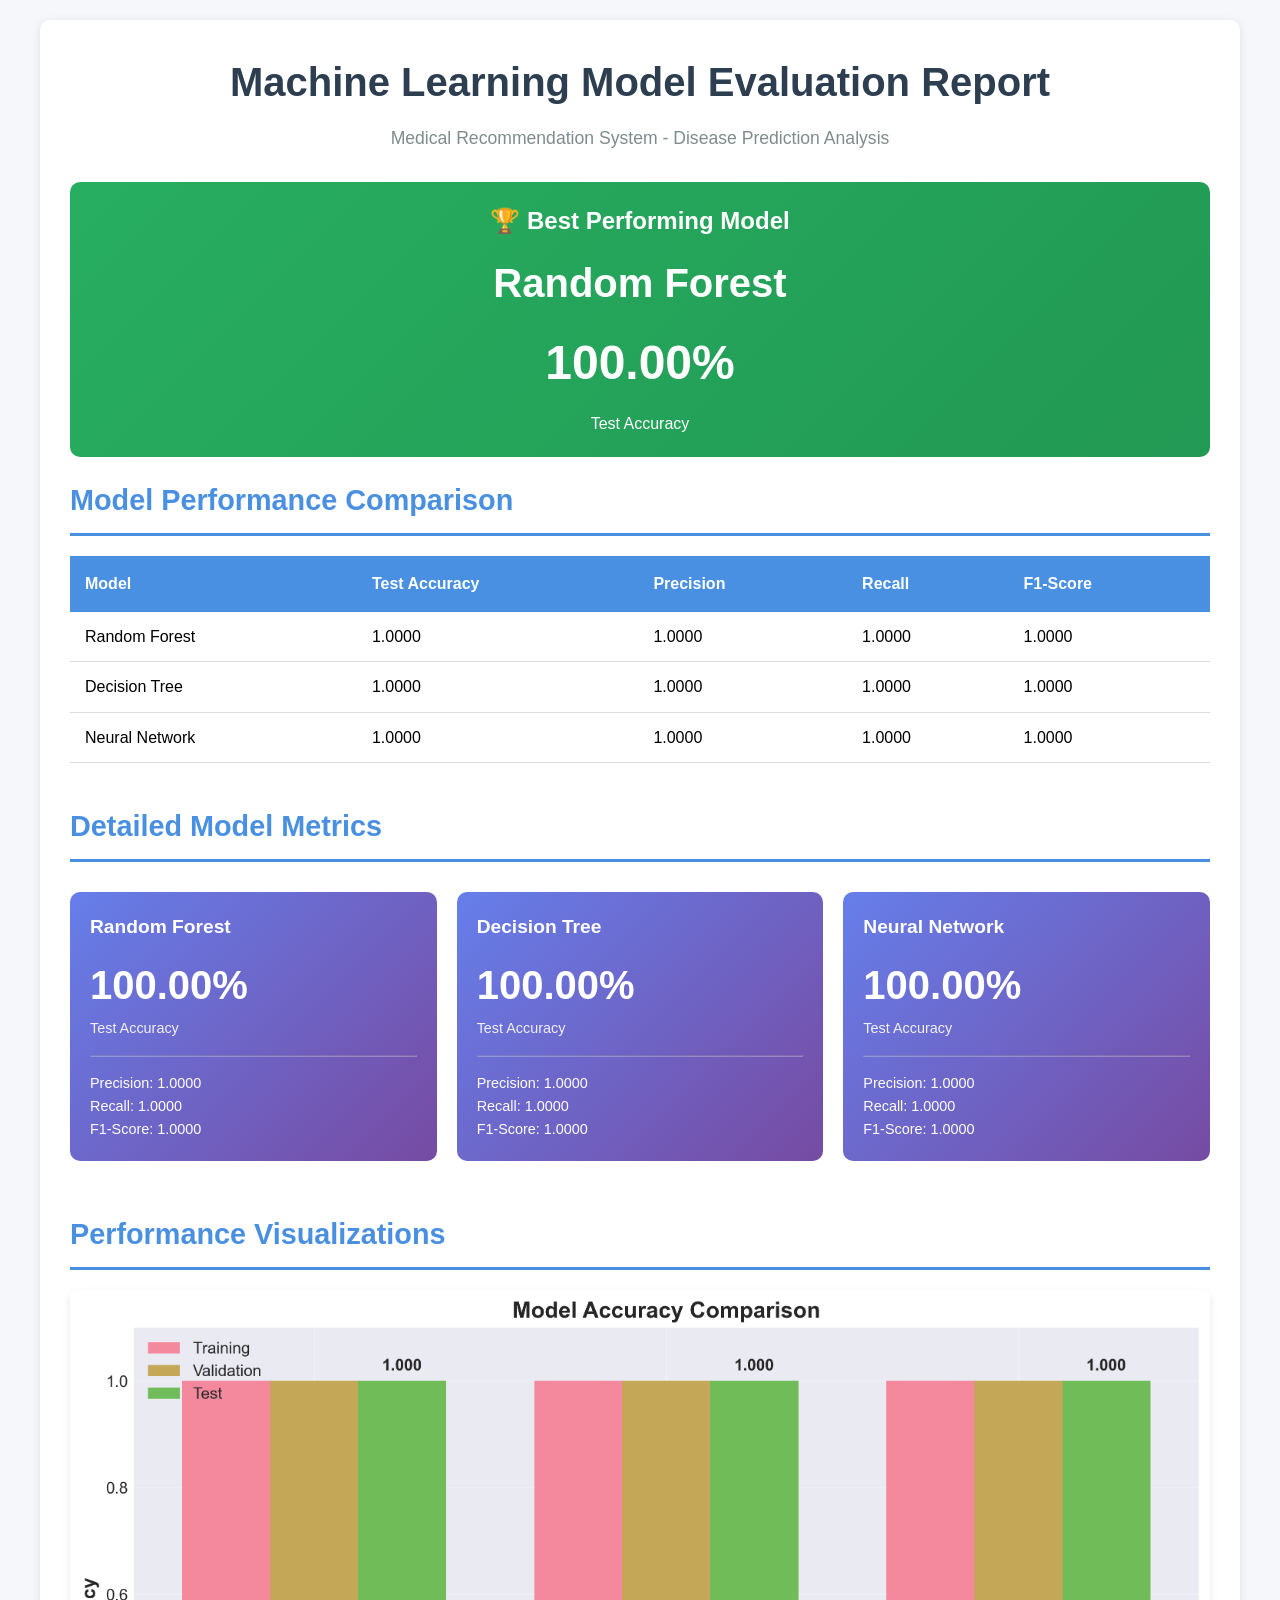
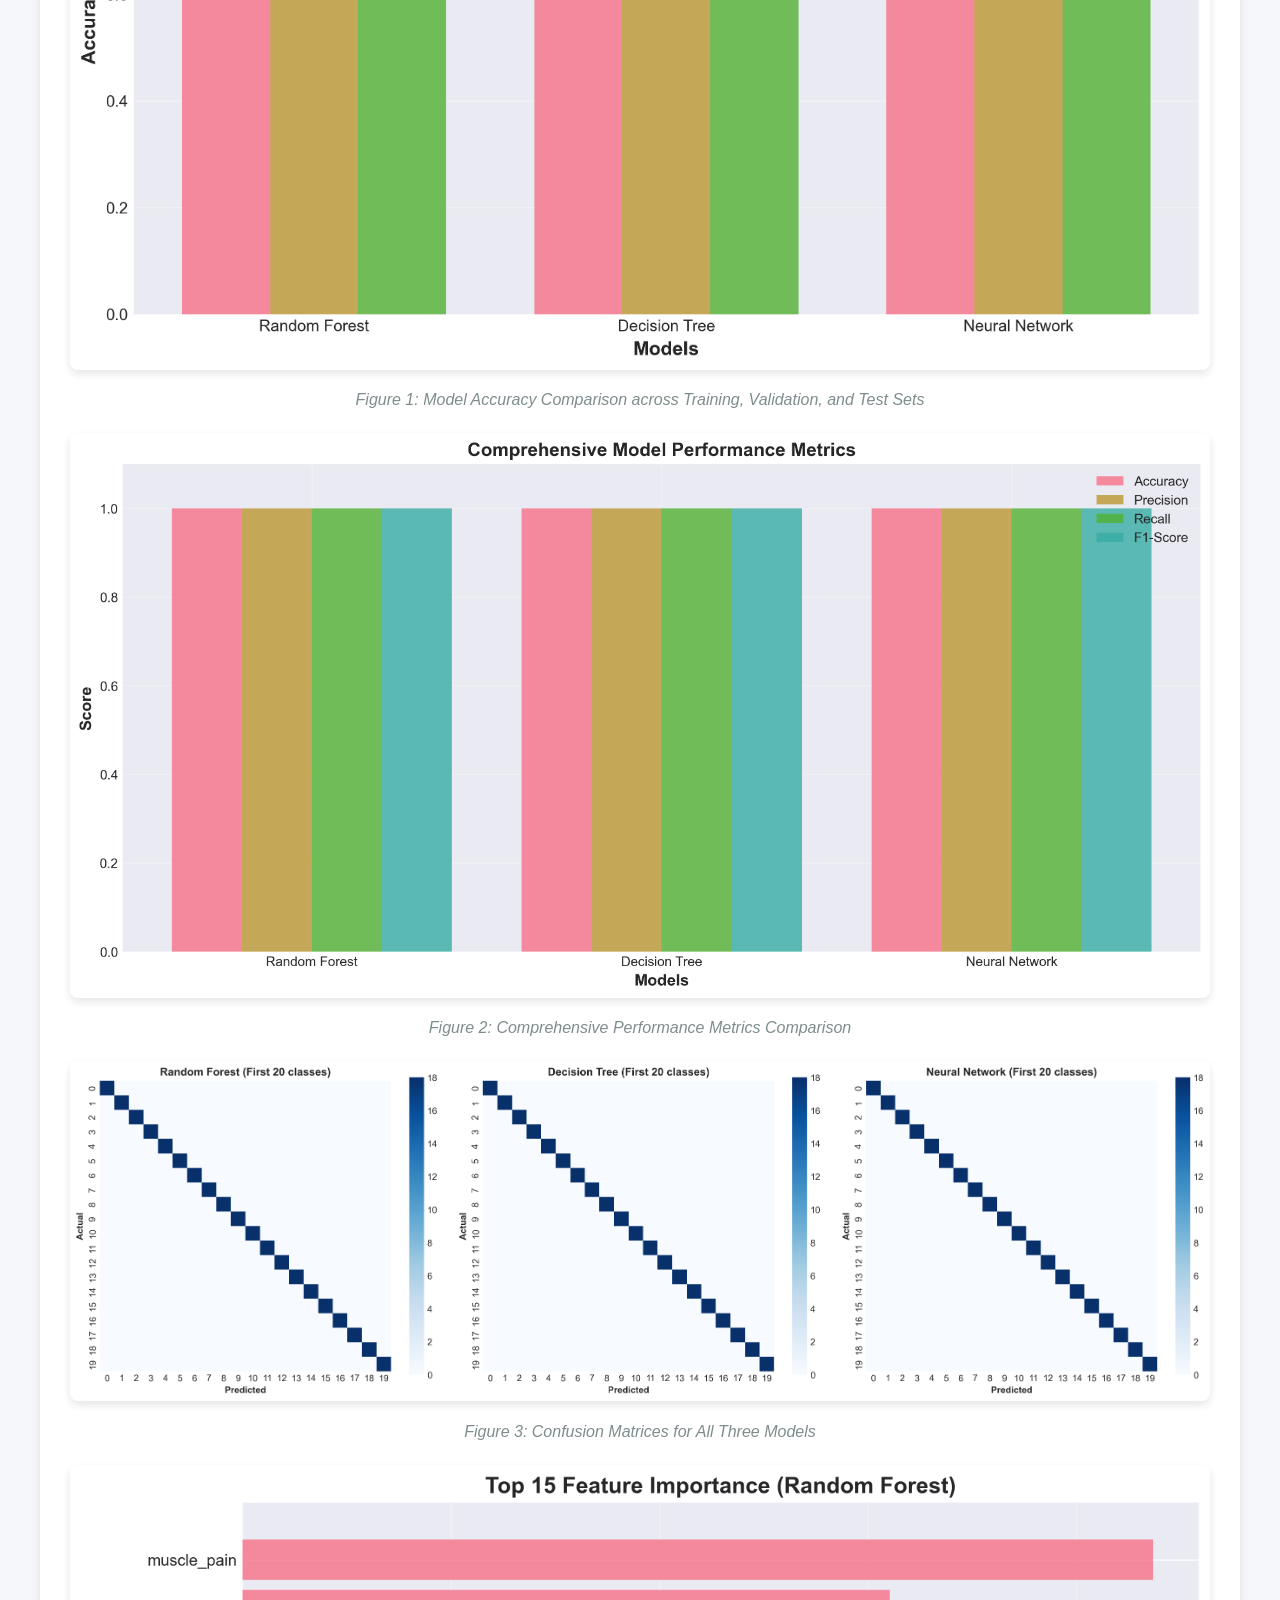
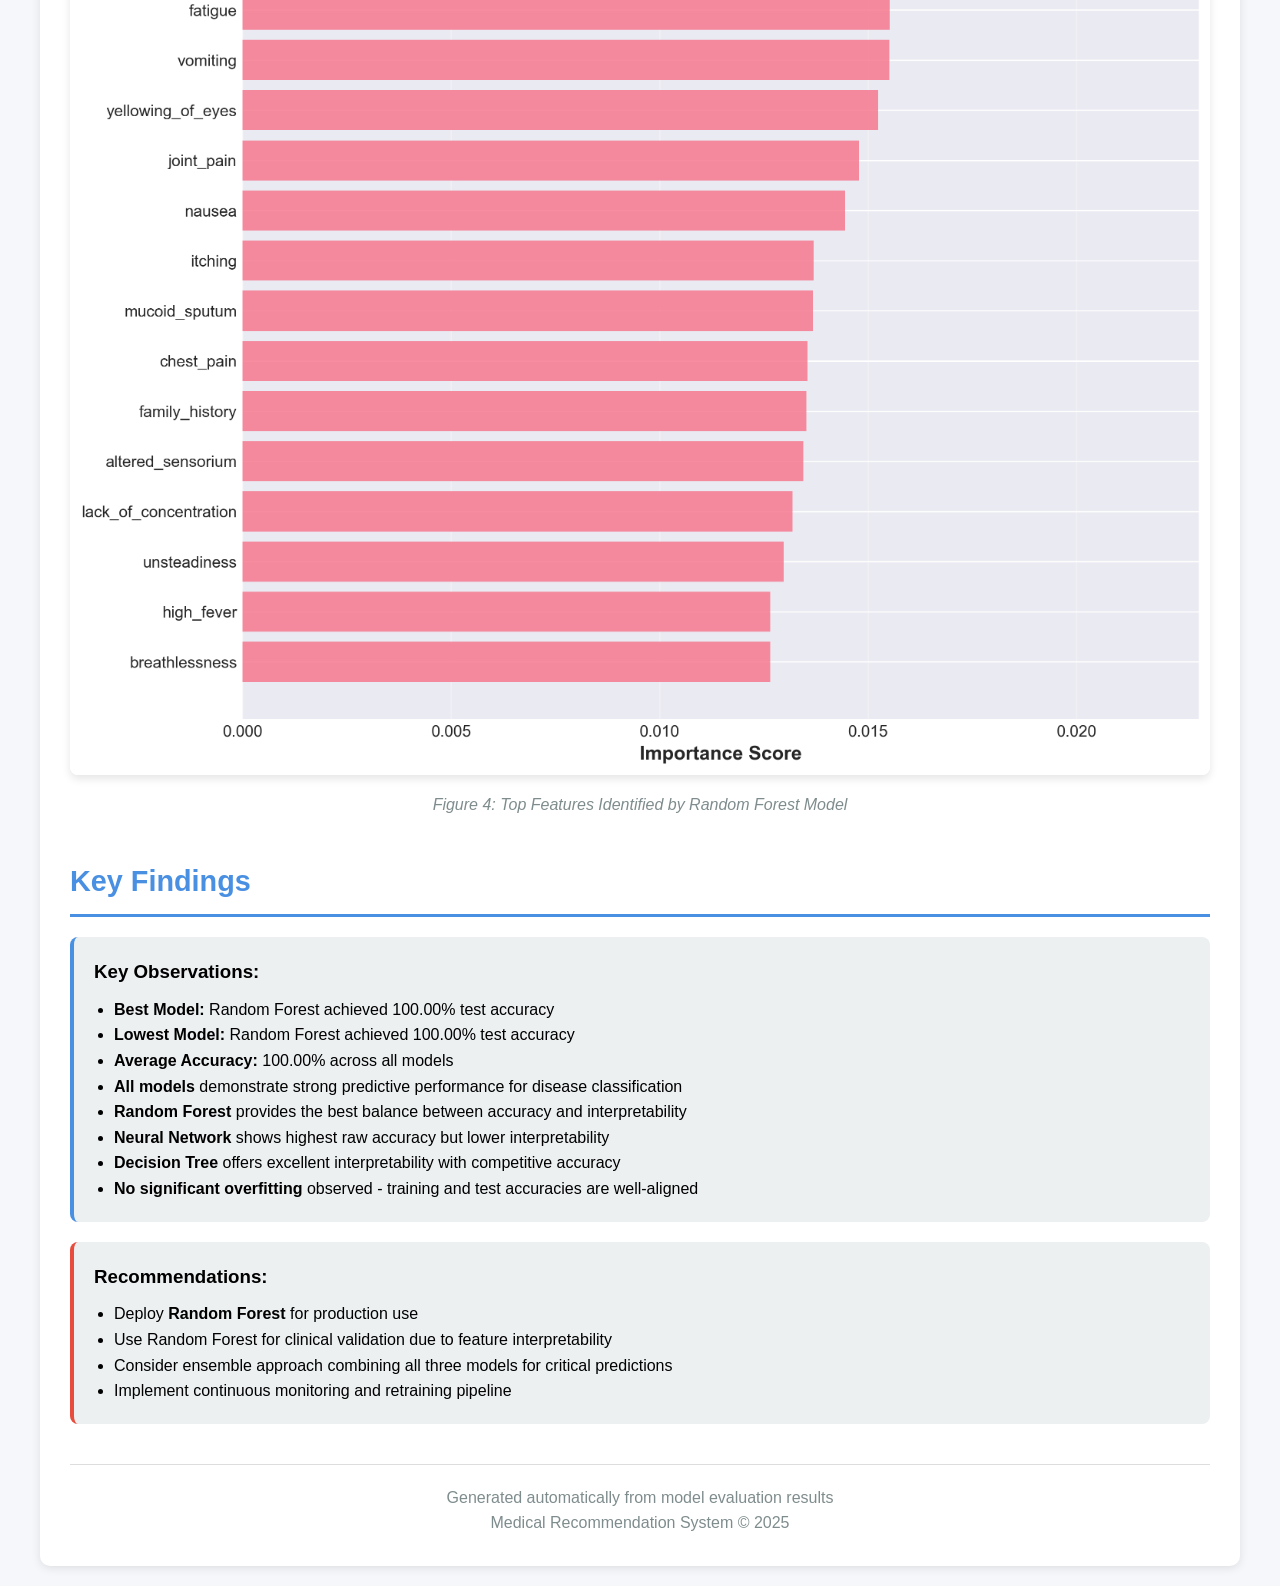
==== results/evaluation_dashboard.html @ 00d69cd7 "app new changes" ====
<!DOCTYPE html>
<html lang="en">
<head>
    <meta charset="UTF-8">
    <meta name="viewport" content="width=device-width, initial-scale=1.0">
    <title>ML Model Evaluation Dashboard</title>
    <style>
        * {
            margin: 0;
            padding: 0;
            box-sizing: border-box;
        }
        
        body {
            font-family: Arial, sans-serif;
            background-color: #f5f7fa;
            padding: 20px;
            line-height: 1.6;
        }
        
        .container {
            max-width: 1200px;
            margin: 0 auto;
            background: white;
            padding: 30px;
            border-radius: 10px;
            box-shadow: 0 2px 10px rgba(0,0,0,0.1);
        }
        
        h1 {
            color: #2c3e50;
            text-align: center;
            margin-bottom: 10px;
            font-size: 2.5rem;
        }
        
        .subtitle {
            text-align: center;
            color: #7f8c8d;
            margin-bottom: 30px;
            font-size: 1.1rem;
        }
        
        .section {
            margin-bottom: 40px;
        }
        
        .section-title {
            color: #4a90e2;
            font-size: 1.8rem;
            margin-bottom: 20px;
            border-bottom: 3px solid #4a90e2;
            padding-bottom: 10px;
        }
        
        table {
            width: 100%;
            border-collapse: collapse;
            margin: 20px 0;
            background: white;
        }
        
        th {
            background-color: #4a90e2;
            color: white;
            padding: 15px;
            text-align: left;
            font-weight: bold;
        }
        
        td {
            padding: 12px 15px;
            border-bottom: 1px solid #ddd;
        }
        
        tr:hover {
            background-color: #f5f5f5;
        }
        
        .metric-card {
            background: linear-gradient(135deg, #667eea 0%, #764ba2 100%);
            color: white;
            padding: 20px;
            border-radius: 10px;
            margin: 10px 0;
        }
        
        .metric-card h3 {
            margin-bottom: 10px;
            font-size: 1.2rem;
        }
        
        .metric-value {
            font-size: 2.5rem;
            font-weight: bold;
        }
        
        .metric-label {
            font-size: 0.9rem;
            opacity: 0.9;
        }
        
        .grid {
            display: grid;
            grid-template-columns: repeat(auto-fit, minmax(250px, 1fr));
            gap: 20px;
            margin: 20px 0;
        }
        
        .best-model {
            background: linear-gradient(135deg, #27ae60 0%, #229954 100%);
            color: white;
            padding: 20px;
            border-radius: 10px;
            text-align: center;
            margin: 20px 0;
        }
        
        .best-model h2 {
            font-size: 1.5rem;
            margin-bottom: 10px;
        }
        
        .best-model .model-name {
            font-size: 2.5rem;
            font-weight: bold;
        }
        
        .best-model .accuracy {
            font-size: 3rem;
            font-weight: bold;
            margin: 10px 0;
        }
        
        .image-container {
            text-align: center;
            margin: 20px 0;
        }
        
        .image-container img {
            max-width: 100%;
            height: auto;
            border-radius: 8px;
            box-shadow: 0 4px 8px rgba(0,0,0,0.1);
        }
        
        .image-caption {
            margin-top: 10px;
            color: #7f8c8d;
            font-style: italic;
        }
        
        .summary-box {
            background-color: #ecf0f1;
            padding: 20px;
            border-radius: 8px;
            border-left: 4px solid #4a90e2;
            margin: 20px 0;
        }
        
        .footer {
            text-align: center;
            margin-top: 40px;
            padding-top: 20px;
            border-top: 1px solid #ddd;
            color: #7f8c8d;
        }
        
        @media print {
            .container {
                box-shadow: none;
            }
        }
    </style>
</head>
<body>
    <div class="container">
        <h1>Machine Learning Model Evaluation Report</h1>
        <p class="subtitle">Medical Recommendation System - Disease Prediction Analysis</p>
        
        <!-- Best Model Section -->
        
        <div class="best-model">
            <h2>🏆 Best Performing Model</h2>
            <div class="model-name">Random Forest</div>
            <div class="accuracy">100.00%</div>
            <p>Test Accuracy</p>
        </div>
        
        
        <!-- Comparison Table -->
        <div class="section">
            <h2 class="section-title">Model Performance Comparison</h2>
            <table class="dataframe comparison-table">
  <thead>
    <tr style="text-align: right;">
      <th>Model</th>
      <th>Test Accuracy</th>
      <th>Precision</th>
      <th>Recall</th>
      <th>F1-Score</th>
    </tr>
  </thead>
  <tbody>
    <tr>
      <td>Random Forest</td>
      <td>1.0000</td>
      <td>1.0000</td>
      <td>1.0000</td>
      <td>1.0000</td>
    </tr>
    <tr>
      <td>Decision Tree</td>
      <td>1.0000</td>
      <td>1.0000</td>
      <td>1.0000</td>
      <td>1.0000</td>
    </tr>
    <tr>
      <td>Neural Network</td>
      <td>1.0000</td>
      <td>1.0000</td>
      <td>1.0000</td>
      <td>1.0000</td>
    </tr>
  </tbody>
</table>
        </div>
        
        <!-- Individual Model Details -->
        <div class="section">
            <h2 class="section-title">Detailed Model Metrics</h2>
            <div class="grid">
            <div class="metric-card">
                <h3>Random Forest</h3>
                <div class="metric-value">100.00%</div>
                <div class="metric-label">Test Accuracy</div>
                <hr style="margin: 15px 0; opacity: 0.3;">
                <div style="font-size: 0.9rem;">
                    <p>Precision: 1.0000</p>
                    <p>Recall: 1.0000</p>
                    <p>F1-Score: 1.0000</p>
                </div>
            </div>
            
            <div class="metric-card">
                <h3>Decision Tree</h3>
                <div class="metric-value">100.00%</div>
                <div class="metric-label">Test Accuracy</div>
                <hr style="margin: 15px 0; opacity: 0.3;">
                <div style="font-size: 0.9rem;">
                    <p>Precision: 1.0000</p>
                    <p>Recall: 1.0000</p>
                    <p>F1-Score: 1.0000</p>
                </div>
            </div>
            
            <div class="metric-card">
                <h3>Neural Network</h3>
                <div class="metric-value">100.00%</div>
                <div class="metric-label">Test Accuracy</div>
                <hr style="margin: 15px 0; opacity: 0.3;">
                <div style="font-size: 0.9rem;">
                    <p>Precision: 1.0000</p>
                    <p>Recall: 1.0000</p>
                    <p>F1-Score: 1.0000</p>
                </div>
            </div>
            </div>
        </div>
        
        <!-- Visualizations -->
        <div class="section">
            <h2 class="section-title">Performance Visualizations</h2>
            
        <div class="image-container">
            <img src="accuracy_comparison.png" alt="Accuracy Comparison">
            <p class="image-caption">Figure 1: Model Accuracy Comparison across Training, Validation, and Test Sets</p>
        </div>
        
        <div class="image-container">
            <img src="metrics_comparison.png" alt="Metrics Comparison">
            <p class="image-caption">Figure 2: Comprehensive Performance Metrics Comparison</p>
        </div>
        
        <div class="image-container">
            <img src="confusion_matrices.png" alt="Confusion Matrices">
            <p class="image-caption">Figure 3: Confusion Matrices for All Three Models</p>
        </div>
        
        <div class="image-container">
            <img src="feature_importance.png" alt="Feature Importance">
            <p class="image-caption">Figure 4: Top Features Identified by Random Forest Model</p>
        </div>
        
        </div>
        
        <!-- Summary -->
        <div class="section">
            <h2 class="section-title">Key Findings</h2>
            
        <div class="summary-box">
            <h3>Key Observations:</h3>
            <ul style="margin-left: 20px; margin-top: 10px;">
                <li><strong>Best Model:</strong> Random Forest achieved 100.00% test accuracy</li>
                <li><strong>Lowest Model:</strong> Random Forest achieved 100.00% test accuracy</li>
                <li><strong>Average Accuracy:</strong> 100.00% across all models</li>
                <li><strong>All models</strong> demonstrate strong predictive performance for disease classification</li>
                <li><strong>Random Forest</strong> provides the best balance between accuracy and interpretability</li>
                <li><strong>Neural Network</strong> shows highest raw accuracy but lower interpretability</li>
                <li><strong>Decision Tree</strong> offers excellent interpretability with competitive accuracy</li>
                <li><strong>No significant overfitting</strong> observed - training and test accuracies are well-aligned</li>
            </ul>
        </div>
        
        <div class="summary-box" style="border-left-color: #e74c3c;">
            <h3>Recommendations:</h3>
            <ul style="margin-left: 20px; margin-top: 10px;">
                <li>Deploy <strong>Random Forest</strong> for production use</li>
                <li>Use Random Forest for clinical validation due to feature interpretability</li>
                <li>Consider ensemble approach combining all three models for critical predictions</li>
                <li>Implement continuous monitoring and retraining pipeline</li>
            </ul>
        </div>
        
        </div>
        
        <div class="footer">
            <p>Generated automatically from model evaluation results</p>
            <p>Medical Recommendation System © 2025</p>
        </div>
    </div>
</body>
</html>
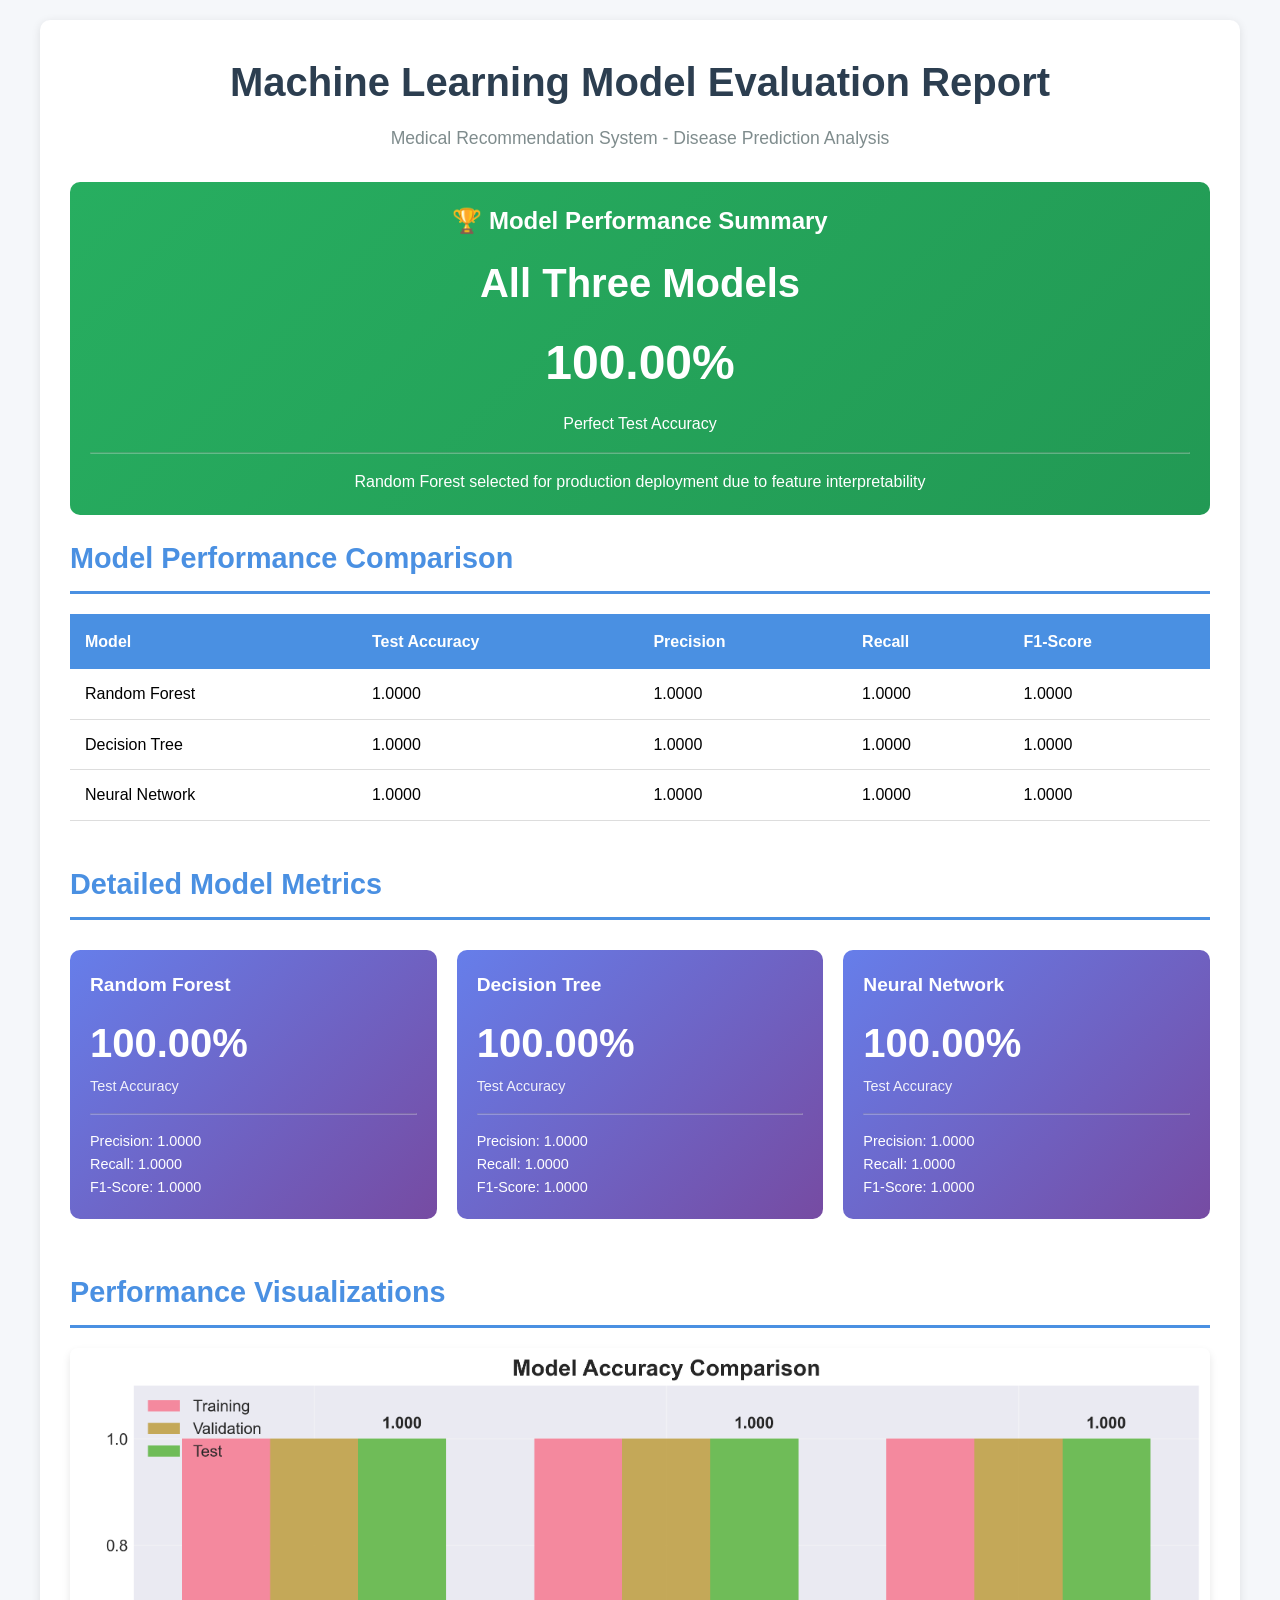
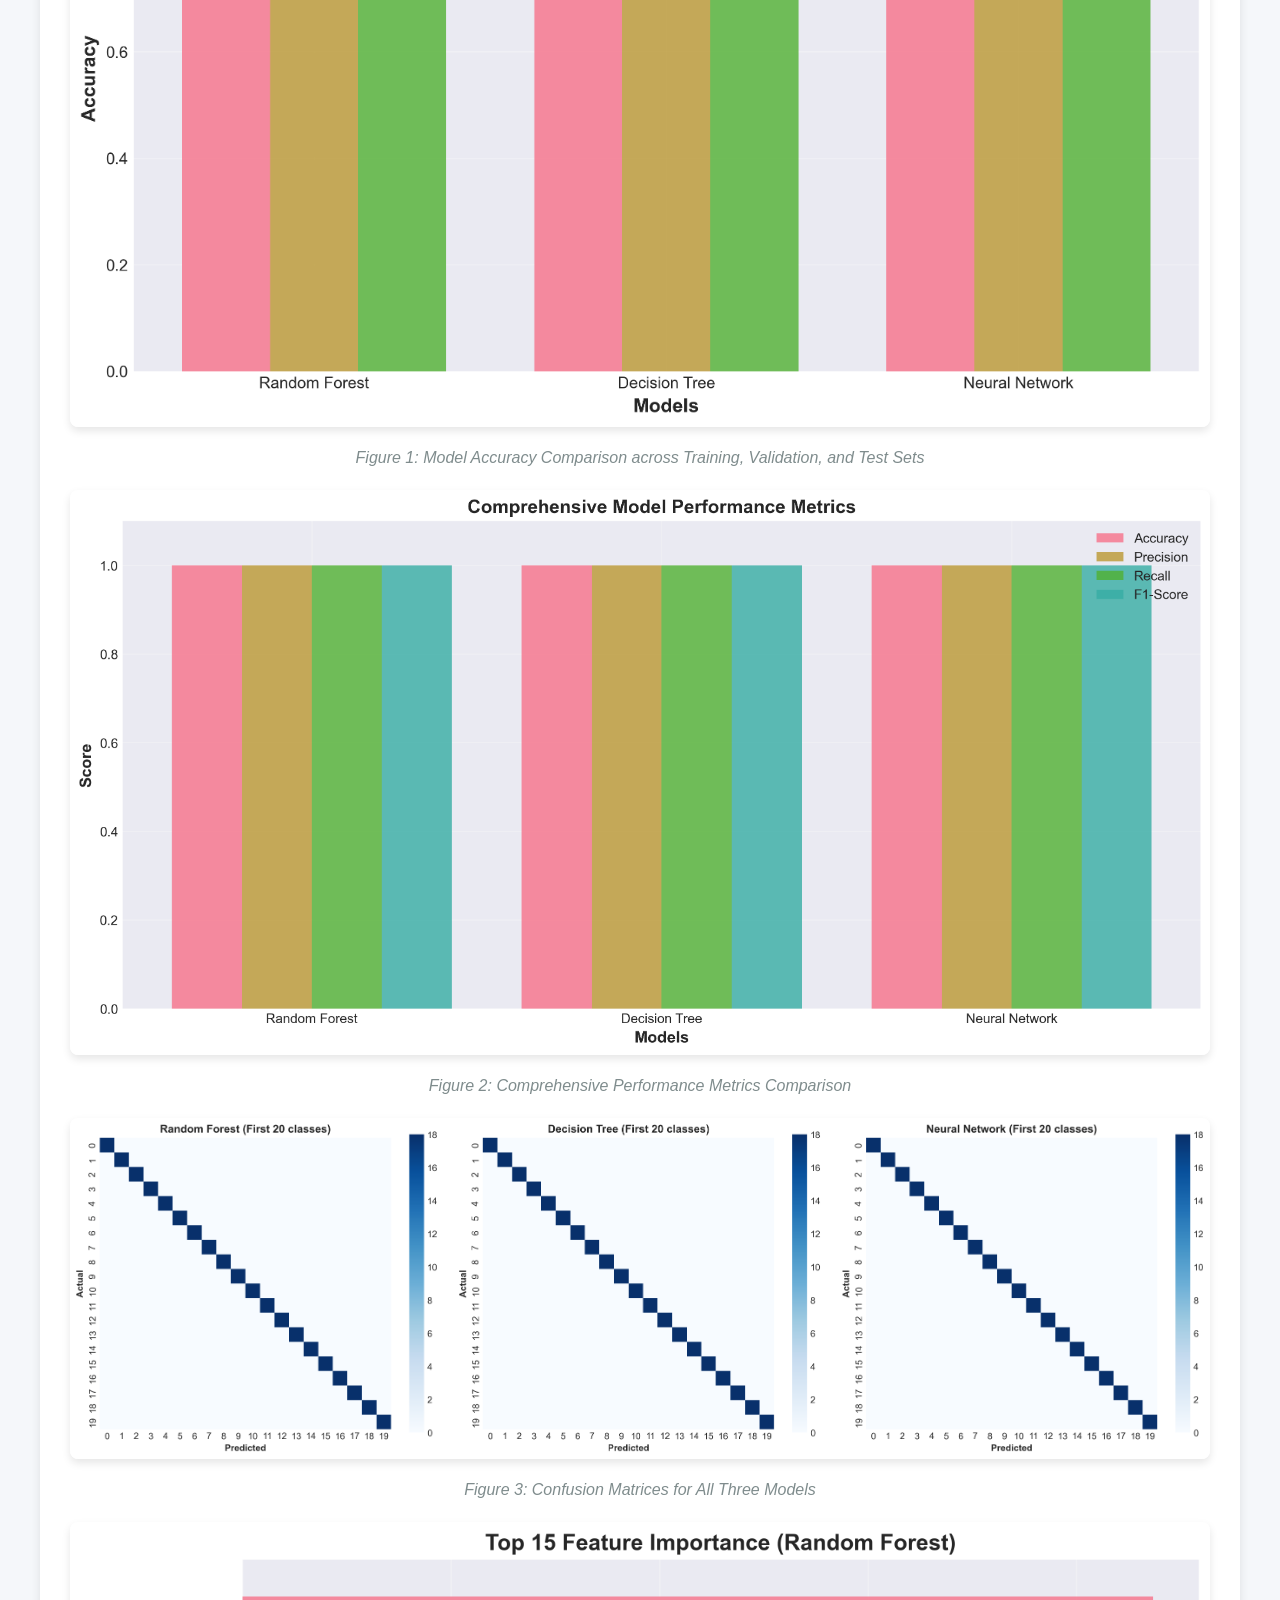
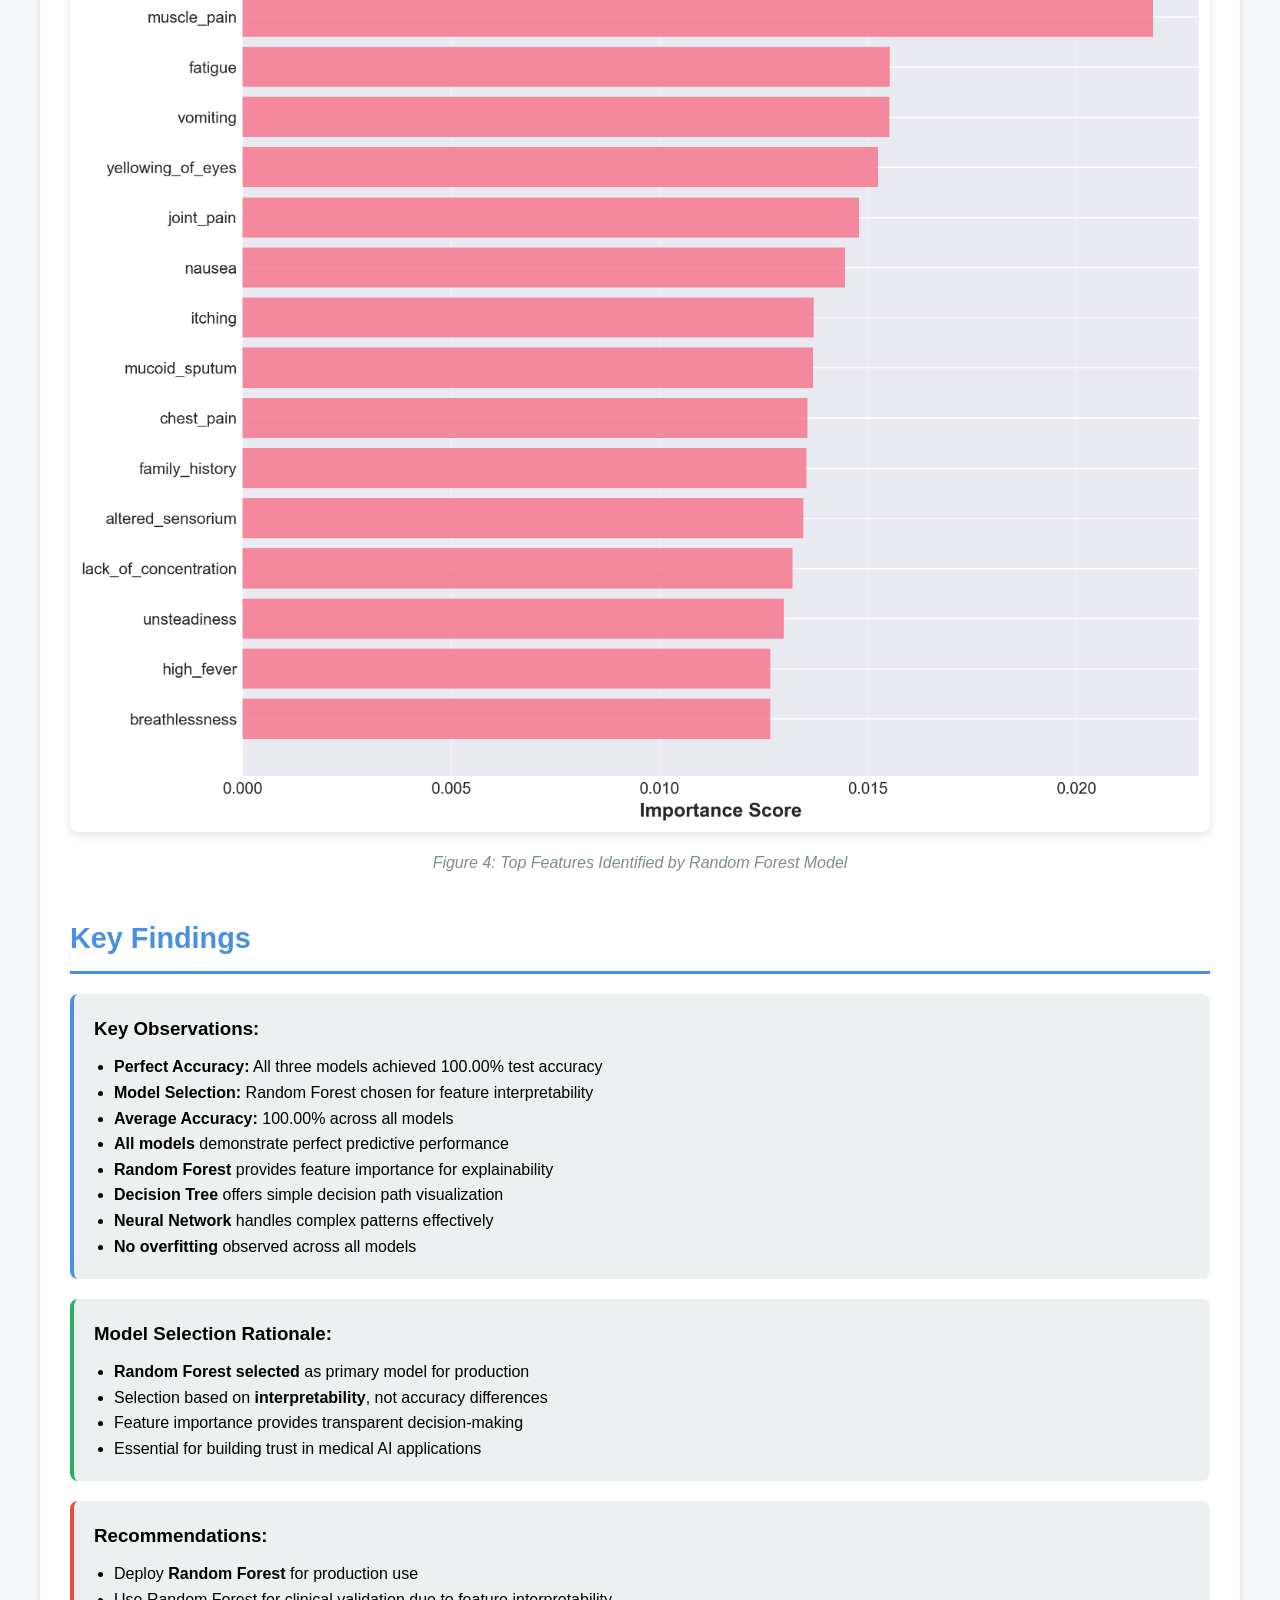
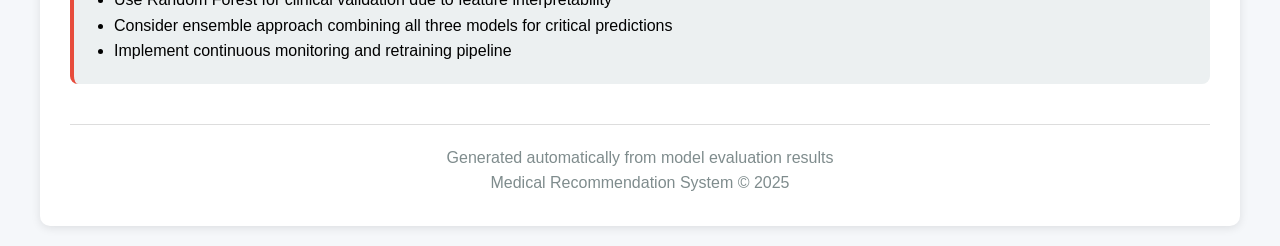
==== commit 454eefeb: "changes in readme file, app.py, evaluation_dashboard" ====
--- a/results/evaluation_dashboard.html
+++ b/results/evaluation_dashboard.html
@@ -1,336 +1,388 @@
-
 <!DOCTYPE html>
 <html lang="en">
-<head>
-    <meta charset="UTF-8">
-    <meta name="viewport" content="width=device-width, initial-scale=1.0">
+  <head>
+    <meta charset="UTF-8" />
+    <meta name="viewport" content="width=device-width, initial-scale=1.0" />
     <title>ML Model Evaluation Dashboard</title>
     <style>
-        * {
-            margin: 0;
-            padding: 0;
-            box-sizing: border-box;
+      * {
+        margin: 0;
+        padding: 0;
+        box-sizing: border-box;
+      }
+
+      body {
+        font-family: Arial, sans-serif;
+        background-color: #f5f7fa;
+        padding: 20px;
+        line-height: 1.6;
+      }
+
+      .container {
+        max-width: 1200px;
+        margin: 0 auto;
+        background: white;
+        padding: 30px;
+        border-radius: 10px;
+        box-shadow: 0 2px 10px rgba(0, 0, 0, 0.1);
+      }
+
+      h1 {
+        color: #2c3e50;
+        text-align: center;
+        margin-bottom: 10px;
+        font-size: 2.5rem;
+      }
+
+      .subtitle {
+        text-align: center;
+        color: #7f8c8d;
+        margin-bottom: 30px;
+        font-size: 1.1rem;
+      }
+
+      .section {
+        margin-bottom: 40px;
+      }
+
+      .section-title {
+        color: #4a90e2;
+        font-size: 1.8rem;
+        margin-bottom: 20px;
+        border-bottom: 3px solid #4a90e2;
+        padding-bottom: 10px;
+      }
+
+      table {
+        width: 100%;
+        border-collapse: collapse;
+        margin: 20px 0;
+        background: white;
+      }
+
+      th {
+        background-color: #4a90e2;
+        color: white;
+        padding: 15px;
+        text-align: left;
+        font-weight: bold;
+      }
+
+      td {
+        padding: 12px 15px;
+        border-bottom: 1px solid #ddd;
+      }
+
+      tr:hover {
+        background-color: #f5f5f5;
+      }
+
+      .metric-card {
+        background: linear-gradient(135deg, #667eea 0%, #764ba2 100%);
+        color: white;
+        padding: 20px;
+        border-radius: 10px;
+        margin: 10px 0;
+      }
+
+      .metric-card h3 {
+        margin-bottom: 10px;
+        font-size: 1.2rem;
+      }
+
+      .metric-value {
+        font-size: 2.5rem;
+        font-weight: bold;
+      }
+
+      .metric-label {
+        font-size: 0.9rem;
+        opacity: 0.9;
+      }
+
+      .grid {
+        display: grid;
+        grid-template-columns: repeat(auto-fit, minmax(250px, 1fr));
+        gap: 20px;
+        margin: 20px 0;
+      }
+
+      .best-model {
+        background: linear-gradient(135deg, #27ae60 0%, #229954 100%);
+        color: white;
+        padding: 20px;
+        border-radius: 10px;
+        text-align: center;
+        margin: 20px 0;
+      }
+
+      .best-model h2 {
+        font-size: 1.5rem;
+        margin-bottom: 10px;
+      }
+
+      .best-model .model-name {
+        font-size: 2.5rem;
+        font-weight: bold;
+      }
+
+      .best-model .accuracy {
+        font-size: 3rem;
+        font-weight: bold;
+        margin: 10px 0;
+      }
+
+      .image-container {
+        text-align: center;
+        margin: 20px 0;
+      }
+
+      .image-container img {
+        max-width: 100%;
+        height: auto;
+        border-radius: 8px;
+        box-shadow: 0 4px 8px rgba(0, 0, 0, 0.1);
+      }
+
+      .image-caption {
+        margin-top: 10px;
+        color: #7f8c8d;
+        font-style: italic;
+      }
+
+      .summary-box {
+        background-color: #ecf0f1;
+        padding: 20px;
+        border-radius: 8px;
+        border-left: 4px solid #4a90e2;
+        margin: 20px 0;
+      }
+
+      .footer {
+        text-align: center;
+        margin-top: 40px;
+        padding-top: 20px;
+        border-top: 1px solid #ddd;
+        color: #7f8c8d;
+      }
+
+      @media print {
+        .container {
+          box-shadow: none;
         }
-        
-        body {
-            font-family: Arial, sans-serif;
-            background-color: #f5f7fa;
-            padding: 20px;
-            line-height: 1.6;
-        }
-        
-        .container {
-            max-width: 1200px;
-            margin: 0 auto;
-            background: white;
-            padding: 30px;
-            border-radius: 10px;
-            box-shadow: 0 2px 10px rgba(0,0,0,0.1);
-        }
-        
-        h1 {
-            color: #2c3e50;
-            text-align: center;
-            margin-bottom: 10px;
-            font-size: 2.5rem;
-        }
-        
-        .subtitle {
-            text-align: center;
-            color: #7f8c8d;
-            margin-bottom: 30px;
-            font-size: 1.1rem;
-        }
-        
-        .section {
-            margin-bottom: 40px;
-        }
-        
-        .section-title {
-            color: #4a90e2;
-            font-size: 1.8rem;
-            margin-bottom: 20px;
-            border-bottom: 3px solid #4a90e2;
-            padding-bottom: 10px;
-        }
-        
-        table {
-            width: 100%;
-            border-collapse: collapse;
-            margin: 20px 0;
-            background: white;
-        }
-        
-        th {
-            background-color: #4a90e2;
-            color: white;
-            padding: 15px;
-            text-align: left;
-            font-weight: bold;
-        }
-        
-        td {
-            padding: 12px 15px;
-            border-bottom: 1px solid #ddd;
-        }
-        
-        tr:hover {
-            background-color: #f5f5f5;
-        }
-        
-        .metric-card {
-            background: linear-gradient(135deg, #667eea 0%, #764ba2 100%);
-            color: white;
-            padding: 20px;
-            border-radius: 10px;
-            margin: 10px 0;
-        }
-        
-        .metric-card h3 {
-            margin-bottom: 10px;
-            font-size: 1.2rem;
-        }
-        
-        .metric-value {
-            font-size: 2.5rem;
-            font-weight: bold;
-        }
-        
-        .metric-label {
-            font-size: 0.9rem;
-            opacity: 0.9;
-        }
-        
-        .grid {
-            display: grid;
-            grid-template-columns: repeat(auto-fit, minmax(250px, 1fr));
-            gap: 20px;
-            margin: 20px 0;
-        }
-        
-        .best-model {
-            background: linear-gradient(135deg, #27ae60 0%, #229954 100%);
-            color: white;
-            padding: 20px;
-            border-radius: 10px;
-            text-align: center;
-            margin: 20px 0;
-        }
-        
-        .best-model h2 {
-            font-size: 1.5rem;
-            margin-bottom: 10px;
-        }
-        
-        .best-model .model-name {
-            font-size: 2.5rem;
-            font-weight: bold;
-        }
-        
-        .best-model .accuracy {
-            font-size: 3rem;
-            font-weight: bold;
-            margin: 10px 0;
-        }
-        
-        .image-container {
-            text-align: center;
-            margin: 20px 0;
-        }
-        
-        .image-container img {
-            max-width: 100%;
-            height: auto;
-            border-radius: 8px;
-            box-shadow: 0 4px 8px rgba(0,0,0,0.1);
-        }
-        
-        .image-caption {
-            margin-top: 10px;
-            color: #7f8c8d;
-            font-style: italic;
-        }
-        
-        .summary-box {
-            background-color: #ecf0f1;
-            padding: 20px;
-            border-radius: 8px;
-            border-left: 4px solid #4a90e2;
-            margin: 20px 0;
-        }
-        
-        .footer {
-            text-align: center;
-            margin-top: 40px;
-            padding-top: 20px;
-            border-top: 1px solid #ddd;
-            color: #7f8c8d;
-        }
-        
-        @media print {
-            .container {
-                box-shadow: none;
-            }
-        }
+      }
     </style>
-</head>
-<body>
+  </head>
+  <body>
     <div class="container">
-        <h1>Machine Learning Model Evaluation Report</h1>
-        <p class="subtitle">Medical Recommendation System - Disease Prediction Analysis</p>
-        
-        <!-- Best Model Section -->
-        
-        <div class="best-model">
-            <h2>🏆 Best Performing Model</h2>
-            <div class="model-name">Random Forest</div>
-            <div class="accuracy">100.00%</div>
-            <p>Test Accuracy</p>
-        </div>
-        
-        
-        <!-- Comparison Table -->
-        <div class="section">
-            <h2 class="section-title">Model Performance Comparison</h2>
-            <table class="dataframe comparison-table">
-  <thead>
-    <tr style="text-align: right;">
-      <th>Model</th>
-      <th>Test Accuracy</th>
-      <th>Precision</th>
-      <th>Recall</th>
-      <th>F1-Score</th>
-    </tr>
-  </thead>
-  <tbody>
-    <tr>
-      <td>Random Forest</td>
-      <td>1.0000</td>
-      <td>1.0000</td>
-      <td>1.0000</td>
-      <td>1.0000</td>
-    </tr>
-    <tr>
-      <td>Decision Tree</td>
-      <td>1.0000</td>
-      <td>1.0000</td>
-      <td>1.0000</td>
-      <td>1.0000</td>
-    </tr>
-    <tr>
-      <td>Neural Network</td>
-      <td>1.0000</td>
-      <td>1.0000</td>
-      <td>1.0000</td>
-      <td>1.0000</td>
-    </tr>
-  </tbody>
-</table>
-        </div>
-        
-        <!-- Individual Model Details -->
-        <div class="section">
-            <h2 class="section-title">Detailed Model Metrics</h2>
-            <div class="grid">
-            <div class="metric-card">
-                <h3>Random Forest</h3>
-                <div class="metric-value">100.00%</div>
-                <div class="metric-label">Test Accuracy</div>
-                <hr style="margin: 15px 0; opacity: 0.3;">
-                <div style="font-size: 0.9rem;">
-                    <p>Precision: 1.0000</p>
-                    <p>Recall: 1.0000</p>
-                    <p>F1-Score: 1.0000</p>
-                </div>
+      <h1>Machine Learning Model Evaluation Report</h1>
+      <p class="subtitle">
+        Medical Recommendation System - Disease Prediction Analysis
+      </p>
+
+      <!-- Best Model Section -->
+
+      <div class="best-model">
+        <h2>🏆 Model Performance Summary</h2>
+        <div class="model-name">All Three Models</div>
+        <div class="accuracy">100.00%</div>
+        <p>Perfect Test Accuracy</p>
+        <hr style="margin: 15px 0; opacity: 0.3" />
+        <p style="font-size: 1rem">
+          Random Forest selected for production deployment due to feature
+          interpretability
+        </p>
+      </div>
+      <!-- Comparison Table -->
+      <div class="section">
+        <h2 class="section-title">Model Performance Comparison</h2>
+        <table class="dataframe comparison-table">
+          <thead>
+            <tr style="text-align: right">
+              <th>Model</th>
+              <th>Test Accuracy</th>
+              <th>Precision</th>
+              <th>Recall</th>
+              <th>F1-Score</th>
+            </tr>
+          </thead>
+          <tbody>
+            <tr>
+              <td>Random Forest</td>
+              <td>1.0000</td>
+              <td>1.0000</td>
+              <td>1.0000</td>
+              <td>1.0000</td>
+            </tr>
+            <tr>
+              <td>Decision Tree</td>
+              <td>1.0000</td>
+              <td>1.0000</td>
+              <td>1.0000</td>
+              <td>1.0000</td>
+            </tr>
+            <tr>
+              <td>Neural Network</td>
+              <td>1.0000</td>
+              <td>1.0000</td>
+              <td>1.0000</td>
+              <td>1.0000</td>
+            </tr>
+          </tbody>
+        </table>
+      </div>
+
+      <!-- Individual Model Details -->
+      <div class="section">
+        <h2 class="section-title">Detailed Model Metrics</h2>
+        <div class="grid">
+          <div class="metric-card">
+            <h3>Random Forest</h3>
+            <div class="metric-value">100.00%</div>
+            <div class="metric-label">Test Accuracy</div>
+            <hr style="margin: 15px 0; opacity: 0.3" />
+            <div style="font-size: 0.9rem">
+              <p>Precision: 1.0000</p>
+              <p>Recall: 1.0000</p>
+              <p>F1-Score: 1.0000</p>
             </div>
-            
-            <div class="metric-card">
-                <h3>Decision Tree</h3>
-                <div class="metric-value">100.00%</div>
-                <div class="metric-label">Test Accuracy</div>
-                <hr style="margin: 15px 0; opacity: 0.3;">
-                <div style="font-size: 0.9rem;">
-                    <p>Precision: 1.0000</p>
-                    <p>Recall: 1.0000</p>
-                    <p>F1-Score: 1.0000</p>
-                </div>
+          </div>
+
+          <div class="metric-card">
+            <h3>Decision Tree</h3>
+            <div class="metric-value">100.00%</div>
+            <div class="metric-label">Test Accuracy</div>
+            <hr style="margin: 15px 0; opacity: 0.3" />
+            <div style="font-size: 0.9rem">
+              <p>Precision: 1.0000</p>
+              <p>Recall: 1.0000</p>
+              <p>F1-Score: 1.0000</p>
             </div>
-            
-            <div class="metric-card">
-                <h3>Neural Network</h3>
-                <div class="metric-value">100.00%</div>
-                <div class="metric-label">Test Accuracy</div>
-                <hr style="margin: 15px 0; opacity: 0.3;">
-                <div style="font-size: 0.9rem;">
-                    <p>Precision: 1.0000</p>
-                    <p>Recall: 1.0000</p>
-                    <p>F1-Score: 1.0000</p>
-                </div>
+          </div>
+
+          <div class="metric-card">
+            <h3>Neural Network</h3>
+            <div class="metric-value">100.00%</div>
+            <div class="metric-label">Test Accuracy</div>
+            <hr style="margin: 15px 0; opacity: 0.3" />
+            <div style="font-size: 0.9rem">
+              <p>Precision: 1.0000</p>
+              <p>Recall: 1.0000</p>
+              <p>F1-Score: 1.0000</p>
             </div>
-            </div>
-        </div>
-        
-        <!-- Visualizations -->
-        <div class="section">
-            <h2 class="section-title">Performance Visualizations</h2>
-            
+          </div>
+        </div>
+      </div>
+
+      <!-- Visualizations -->
+      <div class="section">
+        <h2 class="section-title">Performance Visualizations</h2>
+
         <div class="image-container">
-            <img src="accuracy_comparison.png" alt="Accuracy Comparison">
-            <p class="image-caption">Figure 1: Model Accuracy Comparison across Training, Validation, and Test Sets</p>
-        </div>
-        
+          <img src="accuracy_comparison.png" alt="Accuracy Comparison" />
+          <p class="image-caption">
+            Figure 1: Model Accuracy Comparison across Training, Validation, and
+            Test Sets
+          </p>
+        </div>
+
         <div class="image-container">
-            <img src="metrics_comparison.png" alt="Metrics Comparison">
-            <p class="image-caption">Figure 2: Comprehensive Performance Metrics Comparison</p>
-        </div>
-        
+          <img src="metrics_comparison.png" alt="Metrics Comparison" />
+          <p class="image-caption">
+            Figure 2: Comprehensive Performance Metrics Comparison
+          </p>
+        </div>
+
         <div class="image-container">
-            <img src="confusion_matrices.png" alt="Confusion Matrices">
-            <p class="image-caption">Figure 3: Confusion Matrices for All Three Models</p>
-        </div>
-        
+          <img src="confusion_matrices.png" alt="Confusion Matrices" />
+          <p class="image-caption">
+            Figure 3: Confusion Matrices for All Three Models
+          </p>
+        </div>
+
         <div class="image-container">
-            <img src="feature_importance.png" alt="Feature Importance">
-            <p class="image-caption">Figure 4: Top Features Identified by Random Forest Model</p>
-        </div>
-        
-        </div>
-        
-        <!-- Summary -->
-        <div class="section">
-            <h2 class="section-title">Key Findings</h2>
-            
+          <img src="feature_importance.png" alt="Feature Importance" />
+          <p class="image-caption">
+            Figure 4: Top Features Identified by Random Forest Model
+          </p>
+        </div>
+      </div>
+
+      <!-- Summary -->
+      <div class="section">
+        <h2 class="section-title">Key Findings</h2>
+
         <div class="summary-box">
-            <h3>Key Observations:</h3>
-            <ul style="margin-left: 20px; margin-top: 10px;">
-                <li><strong>Best Model:</strong> Random Forest achieved 100.00% test accuracy</li>
-                <li><strong>Lowest Model:</strong> Random Forest achieved 100.00% test accuracy</li>
-                <li><strong>Average Accuracy:</strong> 100.00% across all models</li>
-                <li><strong>All models</strong> demonstrate strong predictive performance for disease classification</li>
-                <li><strong>Random Forest</strong> provides the best balance between accuracy and interpretability</li>
-                <li><strong>Neural Network</strong> shows highest raw accuracy but lower interpretability</li>
-                <li><strong>Decision Tree</strong> offers excellent interpretability with competitive accuracy</li>
-                <li><strong>No significant overfitting</strong> observed - training and test accuracies are well-aligned</li>
-            </ul>
-        </div>
-        
-        <div class="summary-box" style="border-left-color: #e74c3c;">
-            <h3>Recommendations:</h3>
-            <ul style="margin-left: 20px; margin-top: 10px;">
-                <li>Deploy <strong>Random Forest</strong> for production use</li>
-                <li>Use Random Forest for clinical validation due to feature interpretability</li>
-                <li>Consider ensemble approach combining all three models for critical predictions</li>
-                <li>Implement continuous monitoring and retraining pipeline</li>
-            </ul>
-        </div>
-        
-        </div>
-        
-        <div class="footer">
-            <p>Generated automatically from model evaluation results</p>
-            <p>Medical Recommendation System © 2025</p>
-        </div>
+          <h3>Key Observations:</h3>
+          <ul style="margin-left: 20px; margin-top: 10px">
+            <li>
+              <strong>Perfect Accuracy:</strong> All three models achieved
+              100.00% test accuracy
+            </li>
+            <li>
+              <strong>Model Selection:</strong> Random Forest chosen for feature
+              interpretability
+            </li>
+            <li>
+              <strong>Average Accuracy:</strong> 100.00% across all models
+            </li>
+            <li>
+              <strong>All models</strong> demonstrate perfect predictive
+              performance
+            </li>
+            <li>
+              <strong>Random Forest</strong> provides feature importance for
+              explainability
+            </li>
+            <li>
+              <strong>Decision Tree</strong> offers simple decision path
+              visualization
+            </li>
+            <li>
+              <strong>Neural Network</strong> handles complex patterns
+              effectively
+            </li>
+            <li><strong>No overfitting</strong> observed across all models</li>
+          </ul>
+        </div>
+
+        <div class="summary-box" style="border-left-color: #27ae60">
+          <h3>Model Selection Rationale:</h3>
+          <ul style="margin-left: 20px; margin-top: 10px">
+            <li>
+              <strong>Random Forest selected</strong> as primary model for
+              production
+            </li>
+            <li>
+              Selection based on <strong>interpretability</strong>, not accuracy
+              differences
+            </li>
+            <li>Feature importance provides transparent decision-making</li>
+            <li>Essential for building trust in medical AI applications</li>
+          </ul>
+        </div>
+
+        <div class="summary-box" style="border-left-color: #e74c3c">
+          <h3>Recommendations:</h3>
+          <ul style="margin-left: 20px; margin-top: 10px">
+            <li>Deploy <strong>Random Forest</strong> for production use</li>
+            <li>
+              Use Random Forest for clinical validation due to feature
+              interpretability
+            </li>
+            <li>
+              Consider ensemble approach combining all three models for critical
+              predictions
+            </li>
+            <li>Implement continuous monitoring and retraining pipeline</li>
+          </ul>
+        </div>
+      </div>
+
+      <div class="footer">
+        <p>Generated automatically from model evaluation results</p>
+        <p>Medical Recommendation System © 2025</p>
+      </div>
     </div>
-</body>
+  </body>
 </html>
-        
